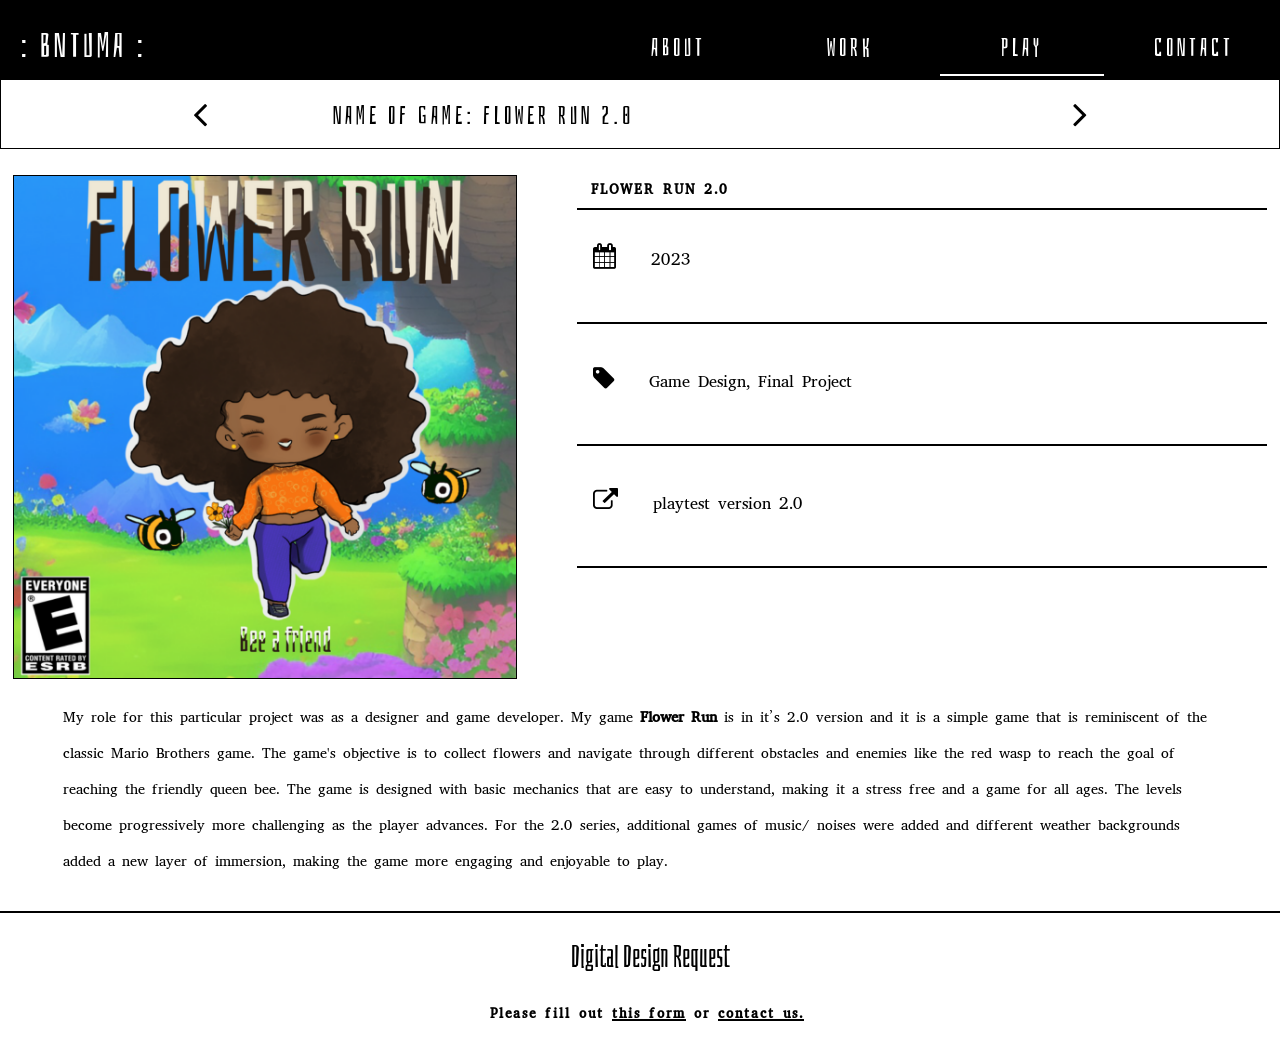
==== index.html @ 8ab175c0 "index.html" ====
<!DOCTYPE html>
<html>
    <head>
        <meta name="viewport" content="width=device-width, initial-scale=1">
        <link rel="stylesheet" href="style.css">
        <link rel="stylesheet" href="https://cdnjs.cloudflare.com/ajax/libs/font-awesome/4.7.0/css/font-awesome.min.css">
        
        <style>
            /* Style the tab content */
        .tabcontent {
          display: none;
          padding: 6px 12px;
          border: 1px solid #fff;
          border-top: none;
        }

        /* Navigation arrows */
        .fa {
          cursor: pointer;
          padding: 14px 16px;
          font-size: 24px;
        }
            .tabcontent img{
                border: 1px solid black;
            }
        </style>
    </head>
    
    <body>
        <!-- Header -->
        <header>
            <div class="topheading1">
                <h1>: BNTUMA :</h1>            
                    <a href="contact.html">CONTACT</a>
                    <a href="play.html" style="border-bottom: 2px solid white; text-align: center;">PLAY</a>
                    <a href="mywrk.html">WORK</a>
                    <a href="home.html" style="text-align: center;">ABOUT</a>
            </div>
        </header>
        <!--TAB HEADING-->
        <div class="tab">
            <i class="fa fa-angle-left" aria-hidden="true" onclick="navigateTabs(-1)" id="tabLeft"></i>
            <i class="fa fa-angle-right" aria-hidden="true" onclick="navigateTabs(1)" id="tabRight"></i>
        </div>
        <!-- GUMMIE-->
        <div id="flowerRun" class="tabcontent">
            <h4>name of game: Flower RUN 2.0</h4>
            <img src="flowerrun2.png" >
            <div class="itm-content1">
                <h5>flower run 2.0</h5>
                    <i class="fa fa-calendar" aria-hidden="true" id="calen"><p> 2023</p> </i><hr>
                    <i class="fa fa-tag" aria-hidden="true"><p> Game Design, Final Project</p></i><hr>
                    <a href="https://arababen.github.io/umagame-flowerrun/" target="_blank"><i class="fa fa-external-link" aria-hidden="true"><p>playtest version 2.0</p></i></a><hr>
            </div>
            <div class="modal-content-summary">
                <p>My role for this particular project was as a designer and game developer. My game <strong>Flower Run </strong>is in it’s 2.0 version and it is a simple game that is reminiscent of the classic Mario Brothers game. The game's objective is to collect flowers and navigate through different obstacles and enemies like the red wasp to reach the goal of reaching the friendly queen bee. The game is designed with basic mechanics that are easy to understand, making it a stress free and a game for all ages. The levels become progressively more challenging as the player advances. For the 2.0 series, additional games of music/ noises were added and different weather backgrounds added a new layer of immersion, making the game more engaging and enjoyable to play.
                </p>
              </div>
<!--            <div class="framing-for-FR2.0">--
                <iframe src="https://arababen.github.io/FlowerRun2.0/" style=""></iframe>
            </div>-->
        </div>
        
        <!--chefdom-->
        <div id="chefdom" class="tabcontent">
            <h4>name of game: chefdom</h4>
            <img src="chefdom.png">
            <div class="itm-content1">
                <h5>chefdom</h5>
                    <i class="fa fa-calendar" aria-hidden="true" id="calen"><p> Spring 2023</p> </i><hr>
                    <i class="fa fa-tag" aria-hidden="true"><p> Game Design, Final Project</p></i><hr>
                    <a href="https://tabletopia.com/workshop/games/a-chef-s-taste" target="_blank"><i class="fa fa-external-link" aria-hidden="true"><p>playtest version 2.0</p></i></a><hr>
            </div>
            <div class="modal-content-summary">
                <p>Chefdom is a new take on food related tabletop games. It is pysihycal board game with trivia food related trivia aspects to it. We choose the name chefdom because by definition chefdom is the state or process of being a chef. And like so, this game takes 2 or more players through the quest of knolwogwde that many chefs have. Its exicingt and fun and im happy to share it with you all. 

                </p>
            </div>
            
        </div>

        
        <!--resquest form  filll out ----> 
        <div class="bodyTest"><hr style="border: 1px solid black;">
            <h2>Digital Design Request</h2>
            <h5>Please fill out <a href="https://forms.gle/uvK2bRoXB8223gq59">this form</a> or <a href="">contact us.</a></h5>
        
        </div>
        
<!--        clothes request for -- 
        <div class="bodyTest"><hr style="border: 1px solid black;">
            <h2>Custom Tailoring Request</h2>
            <h5>Please fill out <a href="">this form</a> or <a href="https://forms.gle/XujraSELvVMkb4sd8">contact us.</a></h5>
        
        </div>-->
        
        
        <script src="play.js"></script>
        
    </body>
</html>
---- style.css ----
@import url('https://fonts.googleapis.com/css2?family=Bahianita&display=swap');
@import url('https://fonts.googleapis.com/css2?family=Peddana&display=swap');
@import url('https://fonts.googleapis.com/css2?family=Just+Me+Again+Down+Here&display=swap');

body, html{
    scroll-behavior: smooth;
    margin: 0;
    padding: 0;
}
body{
	background-image: url(UMA_PRINT_FADE96.png);
	color: black;
    width: auto;
    height: auto;
    overflow-x: hidden;
}
h1, h2, h4{
	font-family: 'Bahianita', cursive;
    font-weight: normal;
    font-style: normal;
    font-weight: 400;
}
h5, p{
    font-family: "Peddana", serif;
}
h1{
	font-size: 35px;
	margin-bottom:14px;
    letter-spacing: 4px;
}
h2{
	font-size: 30px;
	padding-left: 20px;
}
h3{
    font-family: "Just Me Again Down Here", cursive;
    font-weight: 400;
    font-style: normal;
}
h4{
    letter-spacing: 4px;
    font-size: 25px;
    font-weight: normal;
}
h5{
 margin: 0;
    padding-left: 14px;
    letter-spacing: 2px;
    font-size: 20px;
    font-style: normal;
    font-weight: 400;
    line-height: normal;
}
header h1, h3{
	margin-left: 20px;
	}
p {
	color: black;
}
header{
    background-color: #000;
    color: #fff;
}
header a:hover, a:hover{
    color: darkkhaki;
}

a{
    color: #000;
}
.topheading1{
    width: 100%; 
    top: 0;
    margin: 0; 
}
.topheading1 h1{
    display: inline-block; 
}

.topheading1 a{
    color: #fff;
    padding: 12px 18px;
    width: 10%;
    float: right;
    margin-top: 20px;
    margin-left: 4px;
    margin-right: 4px;
    font-family: 'Bahianita', cursive;
    letter-spacing: 4px;
    font-size: 25px;
    font-weight: normal;
    font-style: normal;
    font-weight: 400;
    text-align: center;
    text-decoration: none;
    line-height: normal;
    word-spacing: 2px;
}



/* Style the tab */
.tab {
  overflow: hidden;
  border: 1px solid #000;
  background-color: #fff;
    margin-bottom: 20px;
    
}

/* Style the buttons inside the tab */
.tab button {
  background-color: inherit;
  float: left;
  border: none;
  outline: none;
  cursor: pointer;
  padding: 14px 16px;
  transition: 0.3s;
  font-size: 17px;
}

/* Change background color of buttons on hover */
.tab button:hover {
  background-color: #fff;
}

/* Create an active/current tablink class */
.tab button.active {
  background-color: #fff;
}

/* Style the tab content */
.tabcontent {
  display: none;
  padding: 6px 12px;
  border: 1px solid #fff;
  border-top: none;
}







/*modal-header
.modal-header i{
    font-size: 40px;
    margin-top: 40px;
    display: inline-block;
} */

#tabLeft, #tabRight{
    font-size: 40px;
}
#tabLeft{
    float: left;
    padding-left: 15%;

}
#tabRight{
    float: right;
    padding-right: 15%;

}
.tabcontent h4{
    display: inline-block;
    text-align: center;
    top: 0;
    margin-top: 100px;
    margin-left: 25%;
    position: absolute;
    text-transform: uppercase;

}

.modal-content{
    width: 100%;
}
.tabcontent img{
    float: left;
    width: 40%;
}
.itm-content1{
    width: 55%;
    float: right;

}

.tabcontent h5{
    text-transform: uppercase;
    font-weight: bold;
    border-bottom: 2px solid black;

}
.itm-content1 i, .fa{
    font-size: 25px;
    padding-top: 15px;
    display: inline-block;

}
#calen{
    display: inline-block;
}

.itm-content1 p{
    display: inline-block;
    padding-left: 35px;

}
.itm-content1 hr{
        border: 1px solid black;

}
.modal-content-summary{
    width: 100%;
    float: left;
}

.modal-content-summary p{
    float: left;
    margin-left: 50px;
    margin-right: 50px;
    font-size: 22px;
}




/*bodtTest*/
.bodyTest{
    text-align: center;
    width: 100%;
    float: left;
}
.bodyTest h5{
    text-transform: ;
    font-weight: bold;
    padding-bottom: 30px;
}

/*footer*/
.footer{
    width: 100%;
    float: left;
    background-color: #000;
    color:#fff;
    height: 75px;
    display: inline-block;
    margin: 0;
}

.footer p{
    font-family: 'Bahianita', cursive; 
    color: #fff; 
    letter-spacing: 2px;
    word-spacing: 2px;
    font-size: 18px;
    text-align: center;
    width: rest;
    
}
.footer a{
    float: right;
    color: #fff;
    top: 0;
    width:5%;
    margin-bottom: 0;
    margin-top: 0;
    text-align: right;
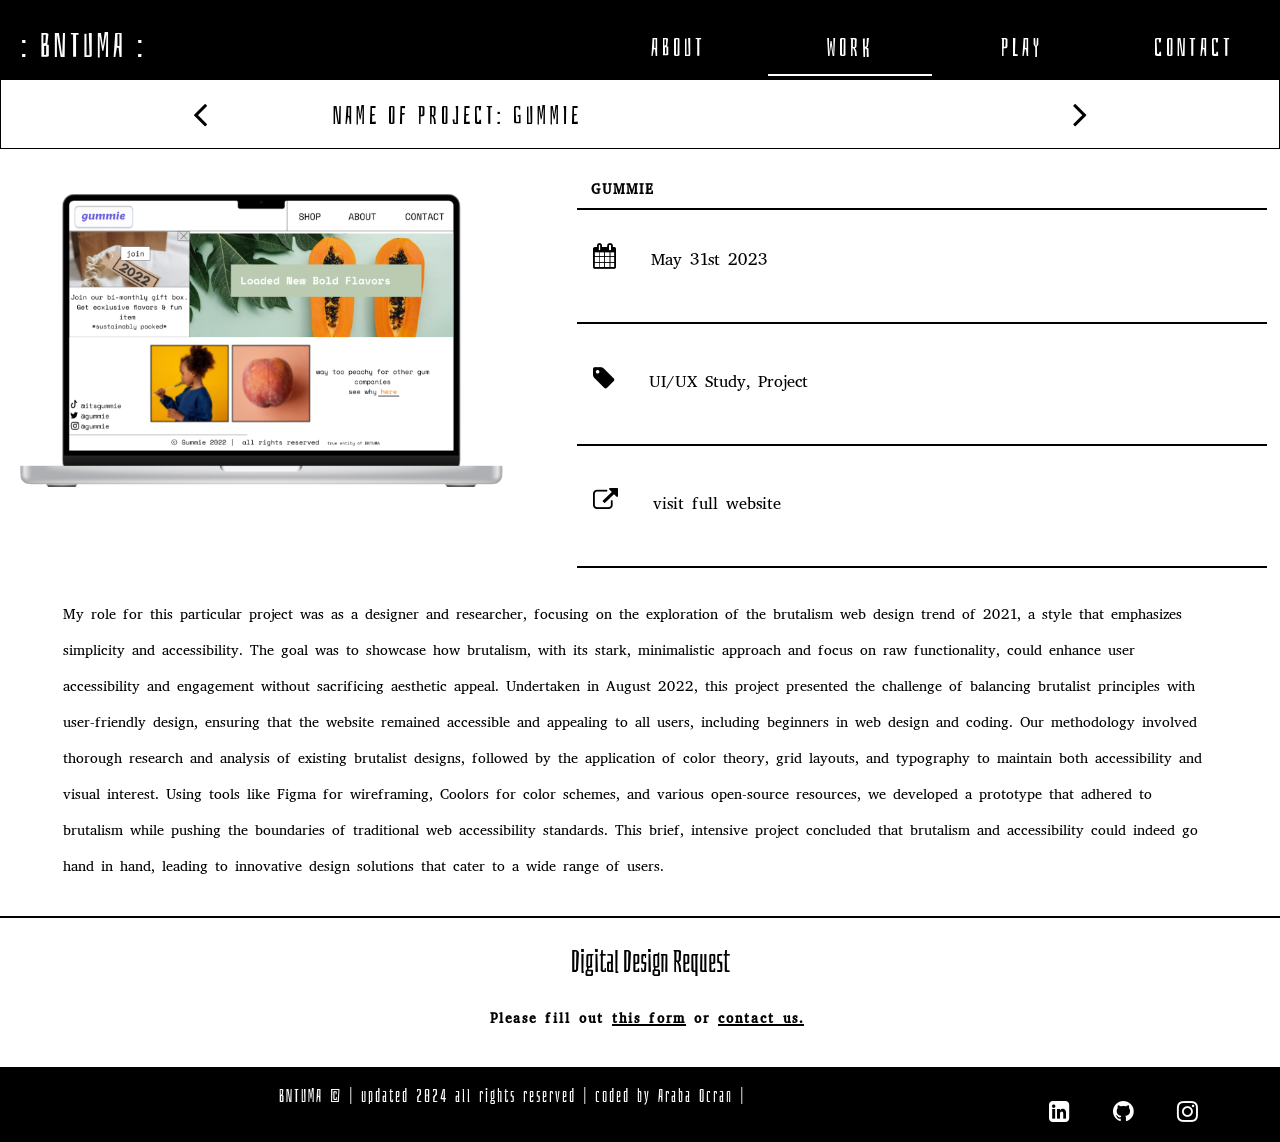
==== commit 8ba72093: "Update index.html" ====
--- a/index.html
+++ b/index.html
@@ -1,101 +1,255 @@
-<!DOCTYPE html>
-<html>
-    <head>
-        <meta name="viewport" content="width=device-width, initial-scale=1">
-        <link rel="stylesheet" href="style.css">
-        <link rel="stylesheet" href="https://cdnjs.cloudflare.com/ajax/libs/font-awesome/4.7.0/css/font-awesome.min.css">
-        
-        <style>
-            /* Style the tab content */
-        .tabcontent {
-          display: none;
-          padding: 6px 12px;
-          border: 1px solid #fff;
-          border-top: none;
-        }
-
-        /* Navigation arrows */
-        .fa {
-          cursor: pointer;
-          padding: 14px 16px;
-          font-size: 24px;
-        }
-            .tabcontent img{
-                border: 1px solid black;
-            }
-        </style>
-    </head>
-    
-    <body>
-        <!-- Header -->
-        <header>
-            <div class="topheading1">
-                <h1>: BNTUMA :</h1>            
-                    <a href="contact.html">CONTACT</a>
-                    <a href="play.html" style="border-bottom: 2px solid white; text-align: center;">PLAY</a>
-                    <a href="mywrk.html">WORK</a>
-                    <a href="home.html" style="text-align: center;">ABOUT</a>
-            </div>
-        </header>
-        <!--TAB HEADING-->
-        <div class="tab">
-            <i class="fa fa-angle-left" aria-hidden="true" onclick="navigateTabs(-1)" id="tabLeft"></i>
-            <i class="fa fa-angle-right" aria-hidden="true" onclick="navigateTabs(1)" id="tabRight"></i>
-        </div>
-        <!-- GUMMIE-->
-        <div id="flowerRun" class="tabcontent">
-            <h4>name of game: Flower RUN 2.0</h4>
-            <img src="flowerrun2.png" >
-            <div class="itm-content1">
-                <h5>flower run 2.0</h5>
-                    <i class="fa fa-calendar" aria-hidden="true" id="calen"><p> 2023</p> </i><hr>
-                    <i class="fa fa-tag" aria-hidden="true"><p> Game Design, Final Project</p></i><hr>
-                    <a href="https://arababen.github.io/umagame-flowerrun/" target="_blank"><i class="fa fa-external-link" aria-hidden="true"><p>playtest version 2.0</p></i></a><hr>
-            </div>
-            <div class="modal-content-summary">
-                <p>My role for this particular project was as a designer and game developer. My game <strong>Flower Run </strong>is in it’s 2.0 version and it is a simple game that is reminiscent of the classic Mario Brothers game. The game's objective is to collect flowers and navigate through different obstacles and enemies like the red wasp to reach the goal of reaching the friendly queen bee. The game is designed with basic mechanics that are easy to understand, making it a stress free and a game for all ages. The levels become progressively more challenging as the player advances. For the 2.0 series, additional games of music/ noises were added and different weather backgrounds added a new layer of immersion, making the game more engaging and enjoyable to play.
-                </p>
-              </div>
-<!--            <div class="framing-for-FR2.0">--
-                <iframe src="https://arababen.github.io/FlowerRun2.0/" style=""></iframe>
-            </div>-->
-        </div>
-        
-        <!--chefdom-->
-        <div id="chefdom" class="tabcontent">
-            <h4>name of game: chefdom</h4>
-            <img src="chefdom.png">
-            <div class="itm-content1">
-                <h5>chefdom</h5>
-                    <i class="fa fa-calendar" aria-hidden="true" id="calen"><p> Spring 2023</p> </i><hr>
-                    <i class="fa fa-tag" aria-hidden="true"><p> Game Design, Final Project</p></i><hr>
-                    <a href="https://tabletopia.com/workshop/games/a-chef-s-taste" target="_blank"><i class="fa fa-external-link" aria-hidden="true"><p>playtest version 2.0</p></i></a><hr>
-            </div>
-            <div class="modal-content-summary">
-                <p>Chefdom is a new take on food related tabletop games. It is pysihycal board game with trivia food related trivia aspects to it. We choose the name chefdom because by definition chefdom is the state or process of being a chef. And like so, this game takes 2 or more players through the quest of knolwogwde that many chefs have. Its exicingt and fun and im happy to share it with you all. 
-
-                </p>
-            </div>
-            
-        </div>
-
-        
-        <!--resquest form  filll out ----> 
-        <div class="bodyTest"><hr style="border: 1px solid black;">
-            <h2>Digital Design Request</h2>
-            <h5>Please fill out <a href="https://forms.gle/uvK2bRoXB8223gq59">this form</a> or <a href="">contact us.</a></h5>
-        
-        </div>
-        
-<!--        clothes request for -- 
-        <div class="bodyTest"><hr style="border: 1px solid black;">
-            <h2>Custom Tailoring Request</h2>
-            <h5>Please fill out <a href="">this form</a> or <a href="https://forms.gle/XujraSELvVMkb4sd8">contact us.</a></h5>
-        
-        </div>-->
-        
-        
-        <script src="play.js"></script>
-        
-    </body>
-</html>
+<!DOCTYPE html>
+<html>
+    <head>
+        <meta name="viewport" content="width=device-width, initial-scale=1">
+        <link rel="stylesheet" href="style.css">
+        <link rel="stylesheet" href="https://cdnjs.cloudflare.com/ajax/libs/font-awesome/4.7.0/css/font-awesome.min.css">
+        
+        <style>
+
+        /* Style the tab */
+        
+        /* Style the tab content */
+        .tabcontent {
+          display: none;
+          padding: 6px 12px;
+          border: 1px solid #fff;
+          border-top: none;
+        }
+
+        /* Navigation arrows */
+        .fa {
+          cursor: pointer;
+          padding: 14px 16px;
+          font-size: 24px;
+        }
+        </style>
+    </head>
+    <body>
+        <!-- Header-->
+        <header>
+        <div class="topheading1">
+            <h1>: BNTUMA :</h1>            
+                <a href="contact.html">CONTACT</a>
+                <a href="play.html">PLAY</a>
+                <a href="mywrk.html" style="border-bottom: 2px solid white; text-align: center;">WORK</a>
+                <a href="home.html" style="text-align: center;">ABOUT</a>
+        </div>
+        </header>
+
+        <!--TAB HEADING-->
+        <div class="tab">
+            <i class="fa fa-angle-left" aria-hidden="true" onclick="navigateTabs(-1)" id="tabLeft"></i>
+            <i class="fa fa-angle-right" aria-hidden="true" onclick="navigateTabs(1)" id="tabRight"></i>
+        </div>
+        <!-- GUMMIE-->
+        <div id="gummie" class="tabcontent">
+            <h4>name of project: Gummie</h4>
+            <img src="wd-img-gummie.png">
+            <div class="itm-content1">
+                <h5>gummie</h5>
+                    <i class="fa fa-calendar" aria-hidden="true" id="calen"><p> May 31st 2023</p> </i><hr>
+                    <i class="fa fa-tag" aria-hidden="true"><p> UI/UX Study, Project</p></i><hr>
+                    <a href="https://arababen.github.io/NewTrends/" target="_blank"><i class="fa fa-external-link" aria-hidden="true"><p>visit full website</p></i></a><hr>
+            </div>
+            <div class="modal-content-summary">
+                <p>My role for this particular project was as a designer and researcher, focusing on the exploration of the brutalism web design trend of 2021, a style that emphasizes simplicity and accessibility. The goal was to showcase how brutalism, with its stark, minimalistic approach and focus on raw functionality, could enhance user accessibility and engagement without sacrificing aesthetic appeal. Undertaken in August 2022, this project presented the challenge of balancing brutalist principles with user-friendly design, ensuring that the website remained accessible and appealing to all users, including beginners in web design and coding.
+                Our methodology involved thorough research and analysis of existing brutalist designs, followed by the application of color theory, grid layouts, and typography to maintain both accessibility and visual interest. Using tools like Figma for wireframing, Coolors for color schemes, and various open-source resources, we developed a prototype that adhered to brutalism while pushing the boundaries of traditional web accessibility standards. This brief, intensive project concluded that brutalism and accessibility could indeed go hand in hand, leading to innovative design solutions that cater to a wide range of users.
+                </p>
+              </div>
+        </div>
+        
+        <!--ENCOUNTER-->
+        <div id="encounter" class="tabcontent">
+            <h4>name of project: Encounter Me</h4>
+            <img src="https://images.pexels.com/photos/1640772/pexels-photo-1640772.jpeg?auto=compress&cs=tinysrgb&w=600">
+            <div class="itm-content1">
+                  <h5>ENCOUNTER ME</h5>
+                  <i class="fa fa-calendar" aria-hidden="true" id="calen"><p> SPRING 22</p> </i><hr>
+                  <i class="fa fa-tag" aria-hidden="true"><p> Responsive Web Design, Project</p></i><hr>
+                  <a href="https://arababen.github.io/Encounter2023/" target="_blank"><i class="fa fa-external-link" aria-hidden="true"><p>visit full website</p></i></a><hr>
+            </div>
+            <div class="modal-content-summary">
+                <p>We are a campus based direct food delivery service. Buildt/Ran by students for students, staff, and members of the University. There's no denying that the campus of University at Albany is fairly large. And for students who dorm further away from the campus center/ dining halls, getting food is a hasel. And even with conventional food delivery services such as dominos, Uber, Grubhub, postmates etc. Getting delivery is not a piece of cake. This is an architectural demosite/ trail run for campus based delivery service in just 5 webpages.
+            Not only do hungry students get adequate service, but students in need of employment can have the opportunity to work with flexibility. The goal of the site is to provide users with safe delivery services on demand options.
+                </p>
+            </div> 
+        </div>
+        
+        <!--MIMI-->
+        <div id="mimi" class="tabcontent">
+            <h4>name of project: Mimi's kitchen</h4>
+            <img src="wd-img-mimi3.png">
+            <div class="itm-content1">
+                <h5>mimi's kitchen</h5>
+                <i class="fa fa-calendar" aria-hidden="true" id="calen"><p> SPRING 22</p> </i><hr>
+                <i class="fa fa-tag" aria-hidden="true"><p> UI/UX, Google Certificate Project</p></i><hr>
+                <a href="" target="_blank"><i class="fa fa-external-link" aria-hidden="true"><p>visit full website</p></i></a><hr>
+            </div>
+            <div class="modal-content-summary">
+                <p>Project 2 - Design a food catering customization flow for a local cater / restaurant 
+            Project name: Mimi's Kitchen Orders
+            I want to understand common challenges people face trying to manage a busy schedule and meal planning. I want to identify frustrations people experience during the process of ordering from a restaurant.  
+            to provide users with safe delivery services on demand options.
+                </p>
+            </div>
+        </div>
+        
+        <!--TILT-
+        <div id="tilt" class="tabcontent">
+            <h4>name of project: Tilt</h4>
+            <p>Content for Tilt.</p>
+        </div>--->
+        
+        <!--TBP-->
+        <div id="tbp" class="tabcontent">
+            <h4>name of project: the blueprint</h4>
+            <img src="wd-theblueprint.png">
+            <div class="itm-content1">
+                <h5>the blueprint</h5>
+                <i class="fa fa-calendar" aria-hidden="true" id="calen"><p> April 28, 2023</p> </i><hr>
+                <i class="fa fa-tag" aria-hidden="true"><p> Responsive Web Design  - Contract</p></i><hr>
+                <a href="https://arababen.github.io/TheBluePrint/" target="_blank"><i class="fa fa-external-link" aria-hidden="true"><p>visit full website</p></i></a><hr>
+            </div>
+            <div class="modal-content-summary">
+                <p>beta web design for TheBluePrint Interior Design Brand
+                </p>
+            </div>
+        </div>
+        
+        <!--NO SPOILS-->
+        <div id="noSpoils" class="tabcontent">
+            <h4>name of project: no spoils</h4>
+            <img src="https://images.pexels.com/photos/6994271/pexels-photo-6994271.jpeg?auto=compress&cs=tinysrgb&w=1260&h=750&dpr=1">
+            <div class="itm-content1">
+                <h5>no spoils</h5>
+                <i class="fa fa-calendar" aria-hidden="true" id="calen"><p> fall 2022</p> </i><hr>
+                <i class="fa fa-tag" aria-hidden="true"><p> CSS Heavy project</p></i><hr>
+                <a href="https://arababen.github.io/NoSpoils/" target="_blank"><i class="fa fa-external-link" aria-hidden="true"><p>visit full website</p></i></a><hr>
+            </div>
+            <div class="modal-content-summary">
+                <p>portfolio Project demoing CSS parallax on eliminating food waste in ones home.
+                </p>
+            </div>
+        </div>
+        
+        <!--PEDIGREE-->
+        <div id="pedigree" class="tabcontent">
+            <h4>name of project: pedigree</h4>
+            <img src="wd-pedi.PNG">
+            <div class="itm-content1">
+                <h5>pedigree</h5>
+                <i class="fa fa-calendar" aria-hidden="true" id="calen"><p> Spring 2022</p> </i><hr>
+                <i class="fa fa-tag" aria-hidden="true"><p> Study: HTML/CSS/JavaScript</p></i><hr>
+                <a href="https://arababen.github.io/470/" target="_blank"><i class="fa fa-external-link" aria-hidden="true"><p>visit full website</p></i></a><hr>
+            </div>
+            <div class="modal-content-summary">
+                <p> final project for my senior seminar SOC 470! The task for the final is to create a product that, in some way, reflects or contests the course theme of “diversity in American families.” In this case we (i) created a website that serves the purpose of an informative blog or micro web article focused on matters of multigenerational households in America.
+
+This web app was created from scratch with original ideations. This repository consists of working and completed files/versions of the final project! You will find a wireframe + stylesheet and HTML/CSS/JavaScript files if applicable.
+
+The goal is to create a product: that is in-part informative, relevant, and creative.
+                </p>
+            </div>
+        </div>
+        
+        <!--ART N PLANTS-->
+        <div id="artPlant" class="tabcontent">
+            <h4>name of project: plants n art</h4>
+            <img src="https://images.pexels.com/photos/7014321/pexels-photo-7014321.jpeg?auto=compress&cs=tinysrgb&w=1260&h=750&dpr=1">
+            <div class="itm-content1">
+                <h5>plants n art</h5>
+                <i class="fa fa-calendar" aria-hidden="true" id="calen"><p> Spring 2022</p> </i><hr>
+                <i class="fa fa-tag" aria-hidden="true"><p> Study: JS/HTML/CSS/RWD,  PHP </p></i><hr>
+                <a href="https://arababen.github.io/Plants8Art/" target="_blank"><i class="fa fa-external-link" aria-hidden="true"><p>visit full website</p></i></a><hr>
+            </div>
+            <div class="modal-content-summary">
+                <p>CNIF 362 Final Project utilizing JavaScript, HTML, CSS, RWD, PHP to create Plant & Art- a web app for student mental health Creativity, Journey, Self Discovering. Your healing starts here. We are Plants & Arts. We know and belive in the role plants and art have on our well beings as humans. Created by student, Curated for students.
+
+The goal of this project is to showcase languages & cocepts learned throughout the semester to deploy a meaningful project.
+                </p>
+            </div>
+        </div>
+        
+        <!--TILT-->
+        <div id="tilt" class="tabcontent">
+            <h4>name of project: Tilt</h4>
+            <img src="wd-img-tilt.png">
+            <div class="itm-content1">
+                <h5>Tilt</h5>
+                <i class="fa fa-calendar" aria-hidden="true" id="calen"><p> Spring 2022</p> </i><hr>
+                <i class="fa fa-tag" aria-hidden="true"><p> UI/UX, Google Certificate Project</p></i><hr>
+                <a href="" target="_blank"><i class="fa fa-external-link" aria-hidden="true"><p>visit full website</p></i></a><hr>
+            </div>
+            <div class="modal-content-summary">
+                <p>
+                </p>
+            </div>
+        </div>
+        
+        <!--GIDE-->
+        <div id="gide" class="tabcontent">
+            <h4>name of project: gide</h4>
+            <img src="wd-img-gide2.png">
+            <div class="itm-content1">
+                <h5>gide</h5>
+                <i class="fa fa-calendar" aria-hidden="true" id="calen"><p> time</p> </i><hr>
+                <i class="fa fa-tag" aria-hidden="true"><p> UI/UX, Google Certificate Project</p></i><hr>
+                <a href="" target="_blank"><i class="fa fa-external-link" aria-hidden="true"><p>visit full website</p></i></a><hr>
+            </div>
+            <div class="modal-content-summary">
+                <p>
+                </p>
+            </div>
+        </div>
+
+        <div class="bodyTest"><hr style="border: 1px solid black;"> 
+            <h2>Digital Design Request</h2>
+            <h5>Please fill out <a href="https://forms.gle/uvK2bRoXB8223gq59">this form</a> or <a href="">contact us.</a></h5>
+        
+        </div>
+        <footer>
+          <div class="footer" style=""> 
+              <p style=""> BNTUMA &copy; | updated 2024 all rights reserved | coded by Araba Ocran | 
+                <a href="https://www.linkedin.com/in/aragraham1/"><i style="font-size:24px" class="fa"></i></a>
+                <a href="https://www.instagram.com"><i style="font-size:24px" class="fa">&#xf16d;</i></a>
+                <a href="https://github.com/ArabaBen/"><i style="font-size:24px" class="fa">&#xf09b;</i></a><a href="https://www.linkedin.com/in/aragraham1/"><i style="font-size:24px" class="fa">&#xf08c;</i></a>
+         </p>
+          </div>
+      </footer>
+        
+        
+        <script src="tab.js"></script>
+<!--
+        <script>
+        let currentTab = 0; // Start with the first tab
+        const tabs = ["gummie", "encounter", "mimi", "tilt"];
+
+        function showTab(index) {
+          // Hide all tab contents
+          document.querySelectorAll('.tabcontent').forEach(tab => {
+            tab.style.display = 'none';
+          });
+
+          // Show the current tab
+          document.getElementById(tabs[index]).style.display = 'block';
+        }
+
+        function navigateTabs(direction) {
+          currentTab += direction;
+          if (currentTab >= tabs.length) {
+            currentTab = 0; // Loop back to the first tab
+          } else if (currentTab < 0) {
+            currentTab = tabs.length - 1; // Loop to the last tab
+          }
+          showTab(currentTab);
+        }
+
+        // Initialize the first tab
+        document.addEventListener('DOMContentLoaded', () => showTab(currentTab));
+        </script>
+-->
+
+        
+    </body>
+</html>
